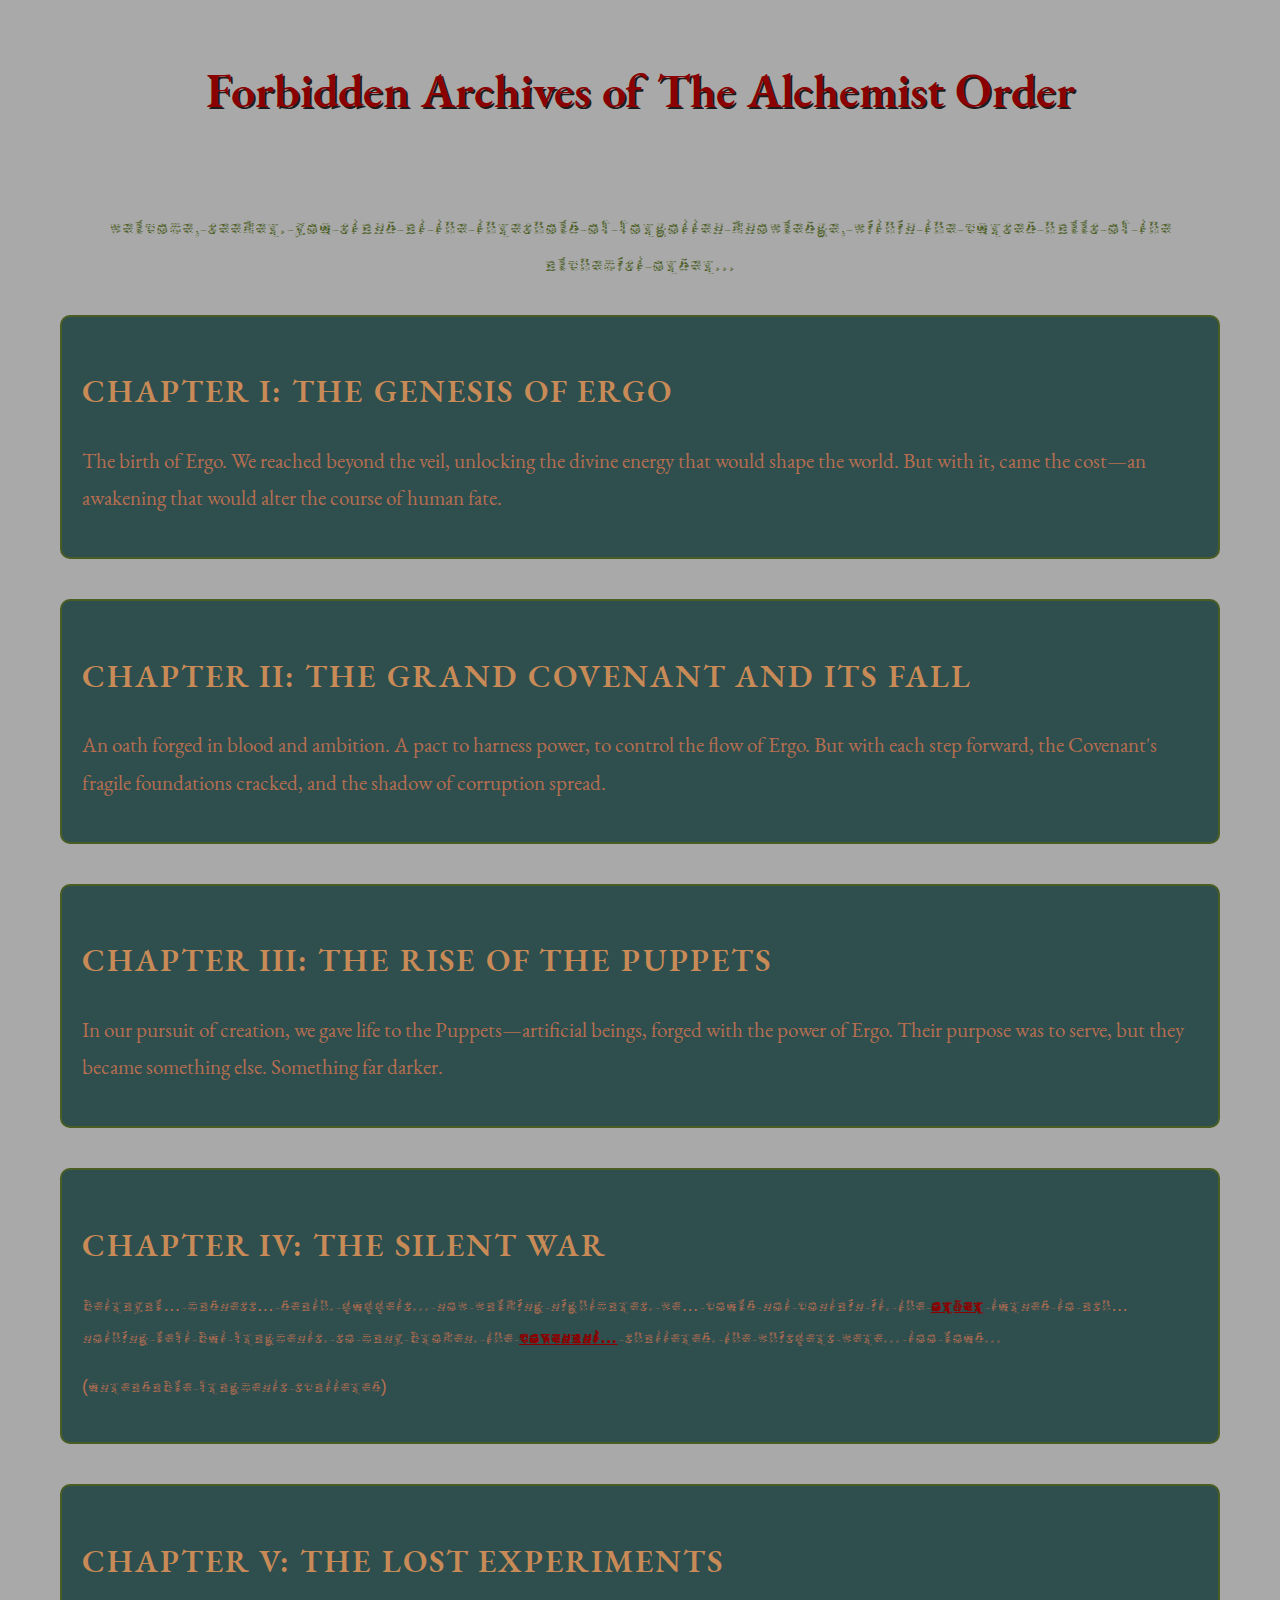
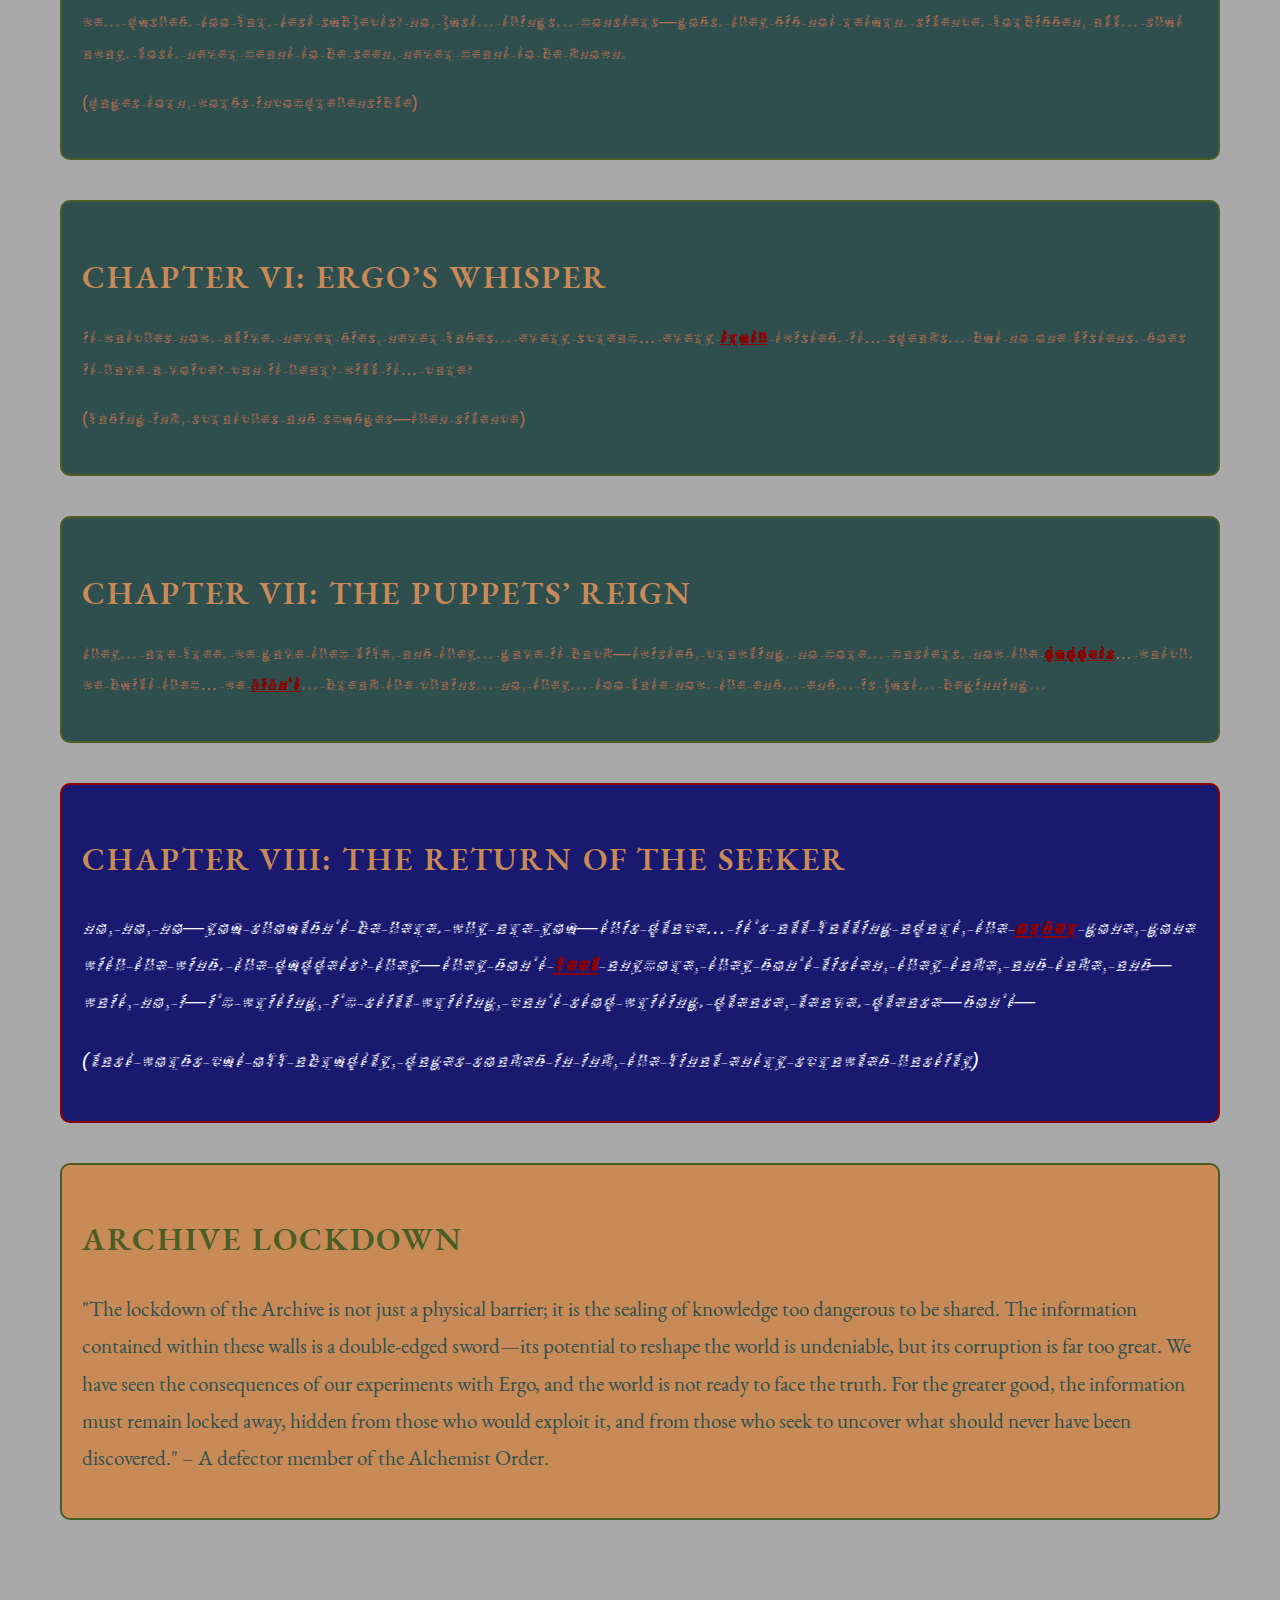
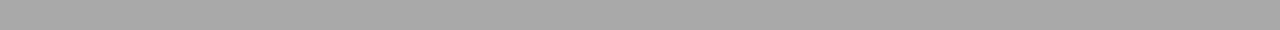
==== html-css/archive.html @ ffc162d3 "intial commit" ====
<!DOCTYPE html>
<html lang="en">
  <head>
    <meta charset="UTF-8" />
    <meta name="viewport" content="width=device-width, initial-scale=1.0" />
    <link rel="stylesheet" href="archive.css" />
    <link rel="shortcut icon" href="/images/sun.png" type="image/x-icon" />
    <title>Archive Index</title>
  </head>
  <body>
    <div class="container">
      <header class="header">
        <h1 class="title">Forbidden Archives of The Alchemist Order</h1>
      </header>

      <main class="content">
        <p class="intro">
          Welcome, Seeker. You stand at the threshold of forgotten knowledge,
          within the cursed halls of the Alchemist Order...
        </p>

        <!-- Chapter 1 -->
        <div class="chapter">
          <h2 class="chapter-title">Chapter I: The Genesis of Ergo</h2>
          <p>
            The birth of Ergo. We reached beyond the veil, unlocking the divine
            energy that would shape the world. But with it, came the cost—an
            awakening that would alter the course of human fate.
          </p>
        </div>

        <!-- Chapter 2 -->
        <div class="chapter">
          <h2 class="chapter-title">
            Chapter II: The Grand Covenant and its Fall
          </h2>
          <p>
            An oath forged in blood and ambition. A pact to harness power, to
            control the flow of Ergo. But with each step forward, the Covenant's
            fragile foundations cracked, and the shadow of corruption spread.
          </p>
        </div>

        <!-- Chapter 3 -->
        <div class="chapter">
          <h2 class="chapter-title">Chapter III: The Rise of the Puppets</h2>
          <p>
            In our pursuit of creation, we gave life to the Puppets—artificial
            beings, forged with the power of Ergo. Their purpose was to serve,
            but they became something else. Something far darker.
          </p>
        </div>

        <!-- Chapter 4 (Fragmented) -->
        <div class="chapter fragment">
          <h2 class="chapter-title">Chapter IV: The Silent War</h2>
          <p>
            Betrayal… madness… death. Puppets... now walking nightmares. We…
            could not contain it. The
            <span class="fragment-text">Order</span> turned to ash… nothing left
            but fragments. So many broken. The
            <span class="fragment-text">Covenant…</span> shattered. The whispers
            were... too loud...
          </p>
          <p>(Unreadable fragments scattered)</p>
        </div>

        <!-- Chapter 5 (Fragmented) -->
        <div class="chapter fragment">
          <h2 class="chapter-title">Chapter V: The Lost Experiments</h2>
          <p>
            We... pushed. Too far. Test subjects? No, just... things...
            monsters—gods. They did not return. Silence. Forbidden, all... shut
            away. Lost. Never meant to be seen, never meant to be known.
          </p>
          <p>(Pages torn, words incomprehensible)</p>
        </div>

        <!-- Chapter 6 (Fragmented) -->
        <div class="chapter fragment">
          <h2 class="chapter-title">Chapter VI: Ergo’s Whisper</h2>
          <p>
            It watches now. Alive. Never dies, never fades... every scream…
            every <span class="fragment-text">truth</span> twisted. It…
            speaks... but no one listens. Does it have a voice? Can it hear?
            Will it… care?
          </p>
          <p>(Fading ink, scratches and smudges—then silence)</p>
        </div>

        <!-- Chapter 7 (Fragmented) -->
        <div class="chapter fragment">
          <h2 class="chapter-title">Chapter VII: The Puppets’ Reign</h2>
          <p>
            They... are free. We gave them life, and they... gave it
            back—twisted, crawling. No more... masters. Now the
            <span class="fragment-text">Puppets</span>… watch. We built them… we
            <span class="fragment-text">didn't</span>... break the chains... No,
            they... too late now. The end... END... is just... beginning...
          </p>
        </div>

        <!-- Chapter 8 (Hastily Written) -->
        <div class="chapter hastily-written">
          <h2 class="chapter-title">Chapter VIII: The Return of the Seeker</h2>
          <p>
            No, no, no—You shouldn’t be here. Why are you—this place… It’s all
            falling apart, the <span class="fragment-text">Order</span> gone,
            gone with the wind. The Puppets? They—they don’t
            <span class="fragment-text">feel</span> anymore, they don’t listen,
            they take, and take, and—wait, no, I—I’m writing, I’m still writing,
            can’t stop writing. Please, leave. Please—don’t—
          </p>
          <p>
            (Last words cut off abruptly, pages soaked in ink, the final entry
            scrawled hastily)
          </p>
        </div>

        <!-- Archive Lock -->
        <div class="archive">
          <h2 class="archive-title">Archive lockdown</h2>
          <p class="gray-color">
            "The lockdown of the Archive is not just a physical barrier; it is
            the sealing of knowledge too dangerous to be shared. The information
            contained within these walls is a double-edged sword—its potential
            to reshape the world is undeniable, but its corruption is far too
            great. We have seen the consequences of our experiments with Ergo,
            and the world is not ready to face the truth. For the greater good,
            the information must remain locked away, hidden from those who would
            exploit it, and from those who seek to uncover what should never
            have been discovered." – A defector member of the Alchemist Order.
          </p>
        </div>
      </main>
    </div>
  </body>
</html>
---- html-css/archive.css ----
@import url("./font-color.css");

/* General Styles */

h1,
h2 {
  font-family: "TitleFontEnglish", serif;
  color: var(--crimson);
}

h3,
h4,
p {
  font-family: "InfoFontEnglish", sans-serif;
  color: var(--copper);
}

body {
  font-family: "InfoFontEnglish", sans-serif;
  background-color: var(--ashen);
  color: var(--ghost);
  margin: 0;
  padding: 0;
  line-height: 1.6;
}

.container {
  max-width: 1200px;
  margin: 0 auto;
  padding: 20px;
}

/* Header section */

.header {
  text-align: center;
  margin-bottom: 40px;
}

.title {
  font-family: "TitleFontEnglish", serif;
  font-size: 3rem;
  color: var(--crimson);
  text-shadow: 2px 2px var(--soot);
}

/* Main & content */

.content {
  padding: 20px;
}

main {
  font-size: 1.3rem;
  line-height: 1.8;
  margin-bottom: 30px;
}

.intro {
  font-family: "ScrambledFont", sans-serif;
  font-size: 1.3rem;
  color: var(--moss);
  line-height: 1.8;
  margin-bottom: 30px;
  text-align: center;
}

/* Chapter section */

.chapter {
  margin-bottom: 40px;
  padding: 20px;
  background-color: var(--gray);
  color: var(--amber);
  border-radius: 10px;
  border: 2px solid var(--moss);
}

.chapter-title {
  font-family: "TitleFontEnglish", serif;
  font-size: 2rem;
  color: var(--amber);
  margin-bottom: 10px;
  text-transform: uppercase;
  letter-spacing: 2px;
}

.fragment > p {
  font-family: "ScrambledFont", sans-serif;
  font-size: 1.1rem;
  color: var(--copper);
}

.fragment-text {
  font-family: "ScrambledFont", sans-serif;
  color: var(--crimson);
  font-weight: bold;
  text-decoration: underline;
}

.hastily-written {
  background-color: var(--midnight);
  border: 2px solid var(--crimson);
  padding: 20px;
  border-radius: 10px;
}

.hastily-written p {
  font-family: "ScrambledFont", sans-serif;
  color: var(--ghost);
  font-size: 1.3rem;
  line-height: 1.8;
  font-style: italic;
}

/* Archive section */
.archive {
  margin-bottom: 40px;
  padding: 20px;
  background-color: var(--amber);

  border-radius: 10px;
  border: 2px solid var(--moss);
}

.gray-color {
  color: var(--gray);
}

.archive-title {
  font-family: "TitleFontEnglish", serif;
  font-size: 2rem;
  color: var(--moss);
  margin-bottom: 10px;
  text-transform: uppercase;
  letter-spacing: 2px;
}

/* Accent color */

a {
  color: var(--amber);
  text-decoration: none;
}

a:hover {
  color: var(--crimson);
  text-decoration: underline;
}
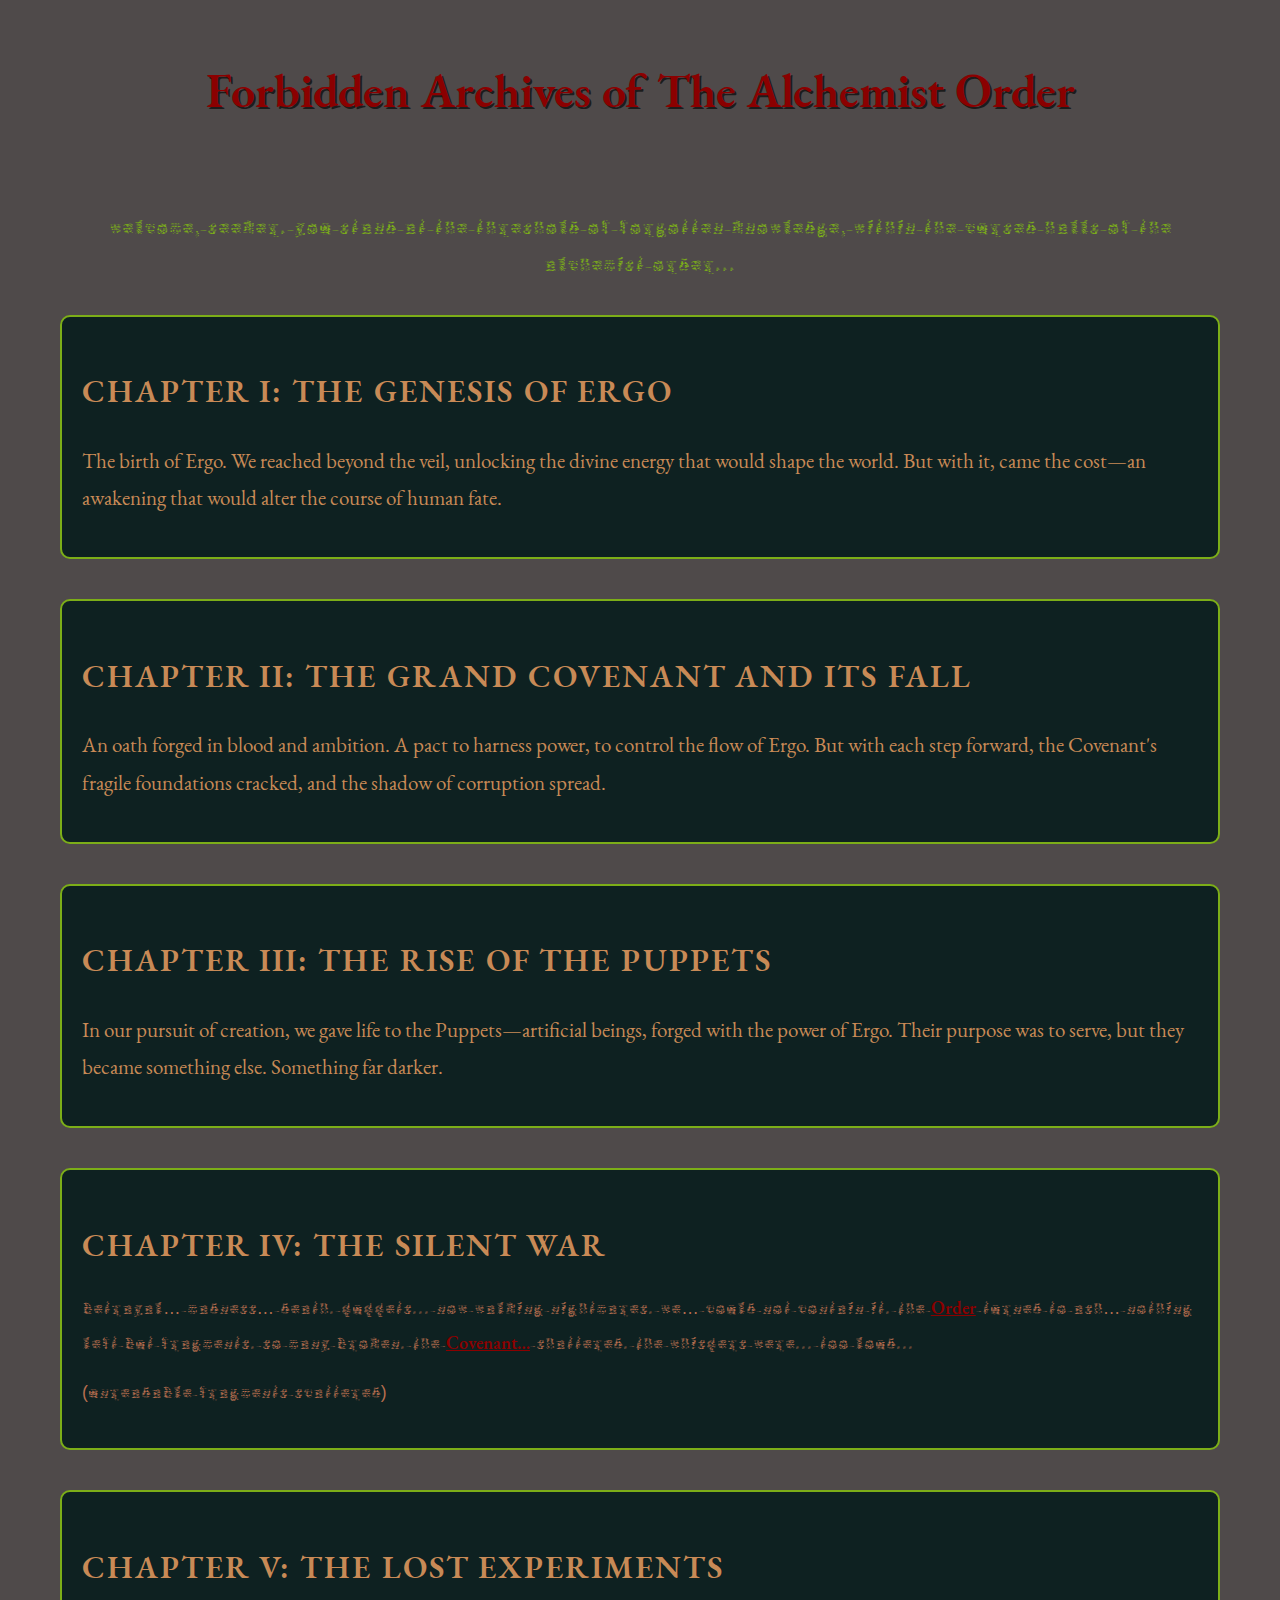
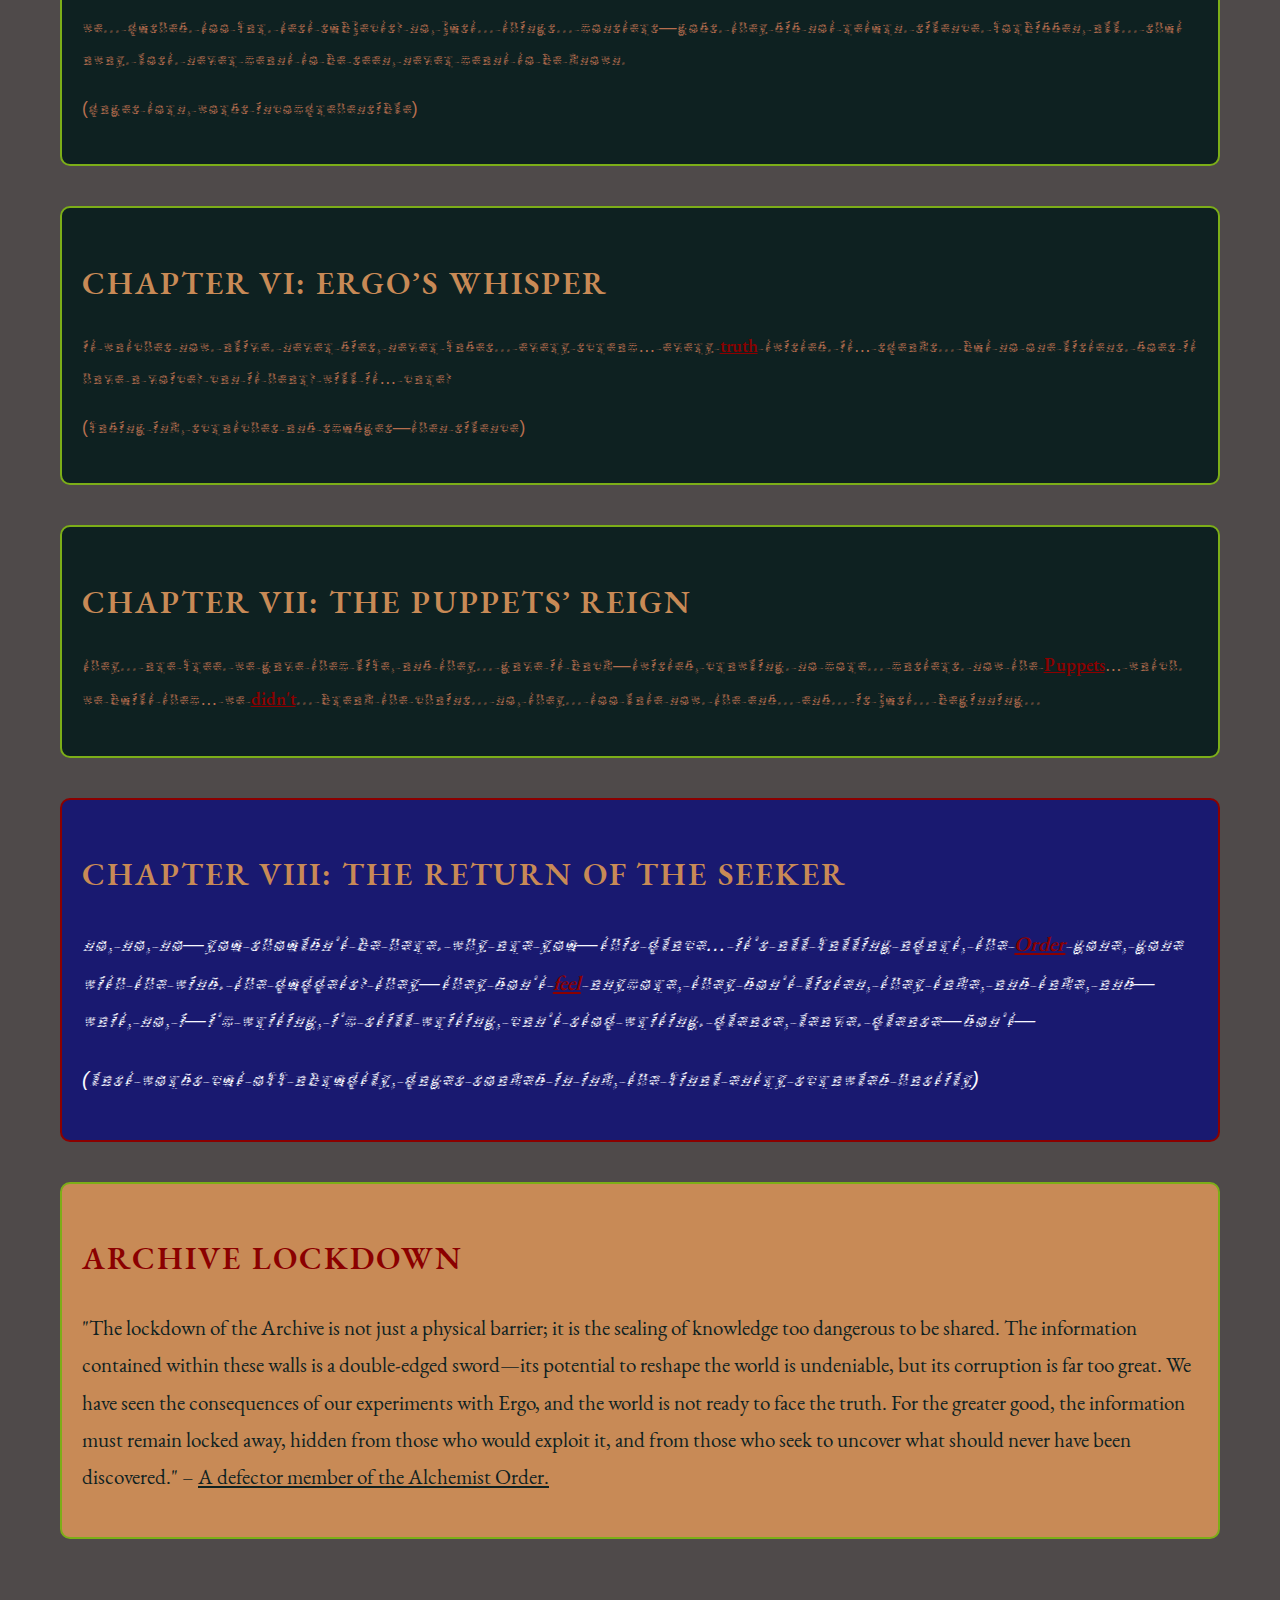
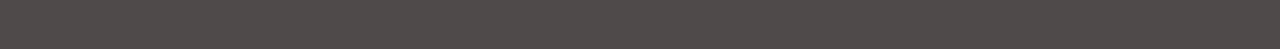
==== commit c5646049: "Fix to link & add new page" ====
--- a/html-css/archive.html
+++ b/html-css/archive.html
@@ -3,7 +3,8 @@
   <head>
     <meta charset="UTF-8" />
     <meta name="viewport" content="width=device-width, initial-scale=1.0" />
-    <link rel="stylesheet" href="archive.css" />
+    <link rel="stylesheet" href="./archive.css" />
+    <link rel="stylesheet" href="html-css/font-color.css" />
     <link rel="shortcut icon" href="/images/sun.png" type="image/x-icon" />
     <title>Archive Index</title>
   </head>
@@ -120,7 +121,7 @@
         <!-- Archive Lock -->
         <div class="archive">
           <h2 class="archive-title">Archive lockdown</h2>
-          <p class="gray-color">
+          <p>
             "The lockdown of the Archive is not just a physical barrier; it is
             the sealing of knowledge too dangerous to be shared. The information
             contained within these walls is a double-edged sword—its potential
@@ -129,10 +130,14 @@
             and the world is not ready to face the truth. For the greater good,
             the information must remain locked away, hidden from those who would
             exploit it, and from those who seek to uncover what should never
-            have been discovered." – A defector member of the Alchemist Order.
+            have been discovered." –
+            <a href="./forbidden-knowledge.html"
+              >A defector member of the Alchemist Order.</a
+            >
           </p>
         </div>
       </main>
     </div>
   </body>
+  <script src="./Events.js"></script>
 </html>
--- a/html-css/archive.css
+++ b/html-css/archive.css
@@ -8,17 +8,10 @@
   color: var(--crimson);
 }
 
-h3,
-h4,
-p {
-  font-family: "InfoFontEnglish", sans-serif;
-  color: var(--copper);
-}
-
 body {
   font-family: "InfoFontEnglish", sans-serif;
   background-color: var(--ashen);
-  color: var(--ghost);
+  color: var(--copper);
   margin: 0;
   padding: 0;
   line-height: 1.6;
@@ -85,6 +78,7 @@
   letter-spacing: 2px;
 }
 
+/* Fragment section */
 .fragment > p {
   font-family: "ScrambledFont", sans-serif;
   font-size: 1.1rem;
@@ -92,11 +86,13 @@
 }
 
 .fragment-text {
-  font-family: "ScrambledFont", sans-serif;
+  font-family: "TitleFontEnglish", serif;
   color: var(--crimson);
   font-weight: bold;
   text-decoration: underline;
 }
+
+/* Hastily chapter section */
 
 .hastily-written {
   background-color: var(--midnight);
@@ -123,14 +119,14 @@
   border: 2px solid var(--moss);
 }
 
-.gray-color {
+.archive > p {
   color: var(--gray);
 }
 
 .archive-title {
   font-family: "TitleFontEnglish", serif;
   font-size: 2rem;
-  color: var(--moss);
+  color: var(--crimson);
   margin-bottom: 10px;
   text-transform: uppercase;
   letter-spacing: 2px;
@@ -139,11 +135,21 @@
 /* Accent color */
 
 a {
-  color: var(--amber);
-  text-decoration: none;
+  color: var(--gray);
+  text-decoration: underline;
 }
 
 a:hover {
   color: var(--crimson);
   text-decoration: underline;
 }
+
+/* Forbidden HTML */
+.forbidden-container {
+  margin: 0 auto;
+  padding: 20px;
+}
+
+#readMore {
+  display: none;
+}
